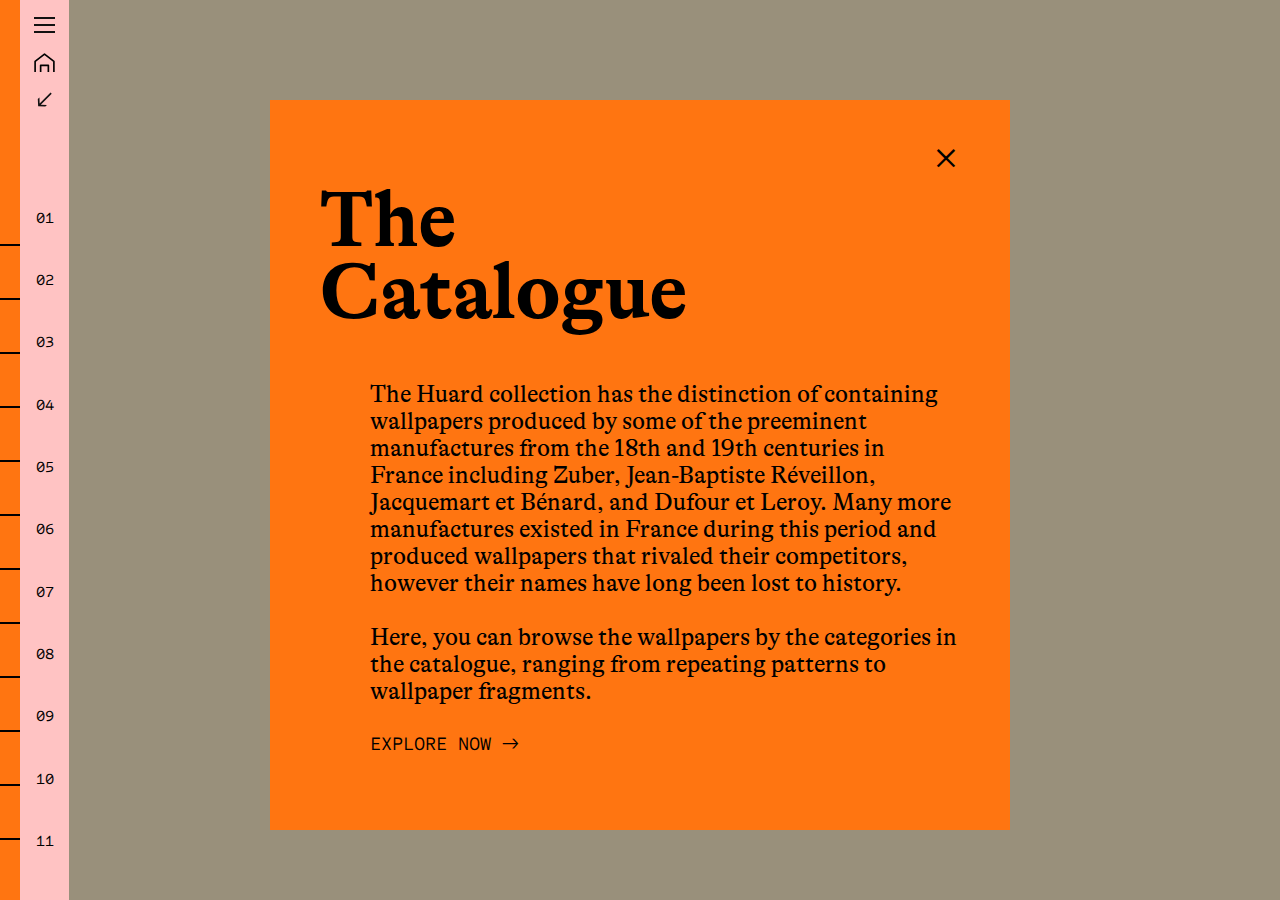
==== collection.html @ 0d210abb "added fonts, R1 of explore page, collections page, artwork page" ====
<!DOCTYPE html>
<html lang="en">

<head>
  <meta charset="UTF-8">
  <meta name="viewport" content="width=device-width, initial-scale=1.0">
  <meta http-equiv="X-UA-Compatible" content="ie=edge">
  <title>Explore the Collection</title>
  <link rel="stylesheet" href="./style.css">
  <link rel="icon" href="assets/images/icons/color-icon.svg" type="image/x-icon">
  <script src="https://ajax.googleapis.com/ajax/libs/jquery/3.7.1/jquery.min.js"></script>
</head>

<body>
  <main>

    <!-- explore menu bar -->

    <div class="collection-menu">
      <div class="collection-menu-L">
        <ul>
          <li>
            <hr>
          </li>
          <li>
            <hr>
          </li>
          <li>
            <hr>
          </li>
          <li>
            <hr>
          </li>
          <li>
            <hr>
          </li>
          <li>
            <hr>
          </li>
          <li>
            <hr>
          </li>
          <li>
            <hr>
          </li>
          <li>
            <hr>
          </li>
          <li>
            <hr>
          </li>
          <li>
            <hr>
          </li>
          <li>
            <hr>
          </li>
        </ul>
      </div>
      <div class="collection-menu-R">
        <ul class="collection-menu-top">
          <li><button class="menu-icon"><img src="assets/images/icons/menu-icon-2.svg" /></button></li>
          <li><button><a href="index.html"><img src="assets/images/icons/home-icon-2.svg" width="21px" /></a></button>
          </li>
          <li><button class="explore-arrow-icon"><img src="assets/images/icons/arrow-DL-icon.svg"
                width="15px" /></button>
          </li>
        </ul>
        <ul class="collection-menu-bottom">
          <li>01</li>
          <li>02</li>
          <li>03</li>
          <li>04</li>
          <li>05</li>
          <li>06</li>
          <li>07</li>
          <li>08</li>
          <li>09</li>
          <li>10</li>
          <li>11</li>
        </ul>
      </div>
    </div>




    <!-- main menu -->
    <div class="main-menu">
      <div class="main-menu-L">
        <h2>The Life <br> of Wallpaper</h2>
        <ul>
          <li><button><a href="index.html">
                <div class="menu-float-container">
                  <div class="menu-float-L">
                    <img src="assets/images/icons/home-icon-2.svg" />
                  </div>
                  <div class="menu-float-R">
                    <span class="main-menu-header">Home</span>
                  </div>
                </div>
              </a></button></li>
        </ul>
        <hr>
        <ul>
          <li>
            <button><a href="explore.html">
                <div class="menu-float-container">
                  <div class="menu-float-L">
                    <img src="assets/images/icons/collection-icon.svg" />
                  </div>
                  <div class="menu-float-R">
                    <span class="main-menu-header">Explore</span>
                    <br>The Catalogue
                  </div>
                </div>
              </a></button>
          </li>
          <li>
            <button><a href="explore.html">
                <div class="menu-float-container">
                  <div class="menu-float-L">
                    <img src="assets/images/icons/watch-icon.svg" />
                  </div>
                  <div class="menu-float-R">
                    <span class="main-menu-header">Watch</span>
                    <br>The Making of Wallpaper
                  </div>
                </div>
              </a></button>
          </li>
          <li>
            <button><a href="explore.html">
                <div class="menu-float-container">
                  <div class="menu-float-L">
                    <img src="assets/images/icons/read-icon.svg" />
                  </div>
                  <div class="menu-float-R">
                    <span class="main-menu-header">Read</span>
                    <br>Essays on Wallpaper
                  </div>
                </div>
              </a></button>
          </li>
        </ul>
      </div>
      <div class="main-menu-R">
        <ul>
          <li><button class="menu-icon"><img src="assets/images/icons/menu-icon-2.svg" /></button></li>
          <li><button><a href="index.html"><img src="assets/images/icons/home-icon-2.svg" width="21px" /></a></button>
          </li>
          <li><button class="explore-arrow-icon"><img src="assets/images/icons/arrow-DL-icon.svg"
                width="15px" /></button></li>
        </ul>
      </div>
    </div>

    <!-- gallery -->
    <img src="assets/images/explore-placeholder-random.png" style="width: 100vw;" />

    <!-- The Modal -->
    <div id="browse-colelction-modal" class="modal">
      <div class="modal-content">
        <span class="close">&times;</span>
        <h1>The<br>Catalogue</h1>
        <p>The Huard collection has the distinction of containing wallpapers produced by some of the preeminent
          manufactures from the 18th and 19th centuries in France including Zuber, Jean-Baptiste Réveillon, Jacquemart
          et Bénard, and Dufour et Leroy. Many more manufactures existed in France during this period and produced
          wallpapers that rivaled their competitors, however their names have long been lost to history.
          <br><br>
          Here, you can browse the wallpapers by the categories in the catalogue, ranging from repeating patterns to
          wallpaper fragments.
        </p>
        <p><span class="cta">explore now </span> →</p>
      </div>
    </div>
  </main>
  <script src="index.js"></script>
</body>

</html>
---- style.css ----
@import url('https://fonts.googleapis.com/css2?family=Sometype+Mono:ital,wght@0,400..700;1,400..700&display=swap');

@font-face {
    font-family: GT-Alpina;
    src: url('assets/fonts/GT-Alpina-Standard-Regular.woff2') format('woff2'), url('assets/fonts/GT-Alpina-Standard-Regular.woff') format('woff'), url('assets/fonts/GT-Alpina-Standard-Regular.ttf') format('truetype');
}

@font-face {
    font-family: GT-Alpina-Bold;
    src: url('assets/fonts/GT-Alpina-Standard-Bold.woff2') format('woff2'), url('assets/fonts/GT-Alpina-Standard-Bold.woff') format('woff'), url('assets/fonts/GT-Alpina-Standard-Bold.ttf') format('truetype');
}

@font-face {
    font-family: GT-Alpina-Medium;
    src: url('assets/fonts/GT-Alpina-Standard-Medium.woff2') format('woff2'), url('assets/fonts/GT-Alpina-Standard-Medium.woff') format('woff'), url('assets/fonts/GT-Alpina-Standard-Medium.ttf') format('truetype');
}

@font-face {
    font-family: GT-Alpina-Medium-Italic;
    src: url('assets/fonts/GT-Alpina-Standard-Medium-Italic.woff2') format('woff2'), url('assets/fonts/GT-Alpina-Standard-Medium-Italic.woff') format('woff'), url('assets/fonts/GT-Alpina-Standard-Medium-Italic.ttf') format('truetype');
}


@font-face {
    font-family: GT-Alpina-Typewriter;
    src: url('assets/fonts/GT-Alpina-Typewriter-Regular-Italic.woff2') format('woff2'), url('assets/fonts/GT-Alpina-Typewriter-Regular-Italic.woff') format('woff'), url('assets/fonts/GT-Alpina-Typewriter-Regular-Italic.ttf') format('truetype');
}

@font-face {
    font-family: GT-Alpina-Typewriter-Light;
    src: url('assets/fonts/GT-Alpina-Typewriter-Light.woff2') format('woff2'), url('assets/fonts/GT-Alpina-Typewriter-Light.woff') format('woff'), url('assets/fonts/GT-Alpina-Typewriter-Light.ttf') format('truetype');
}

@font-face {
    font-family: GT-Alpina-Typewriter-Italic;
    src: url('assets/fonts/GT-Alpina-Typewriter-Regular.woff2') format('woff2'), url('assets/fonts/GT-Alpina-Typewriter-Regular.woff') format('woff'), url('assets/fonts/GT-Alpina-Typewriter-Regular.ttf') format('truetype');
}

* {
    -moz-osx-font-smoothing: grayscale;
-webkit-font-smoothing: antialiased;
}

h1 {
font-family: 'GT-Alpina-Medium-Italic';

}

a {
   text-decoration: none; 
}

a:hover {
    cursor: pointer;
}

a:visited {
    color: black;
}

a p:hover {
    cursor: pointer;
}

button {
    border: none;
    background-color: transparent;
}

li {
    list-style-type: none;
}

/* ========================================== home page ==========================================  */

body {
    margin: 0;
    padding: 0;
    background-color: #FFF1CE;
    font-family: 'GT-Alpina';;
}

#hero-container {
    background-image: url('assets/images/RISDM34-949.jpg');
    width: 100vw;
    height: 900px;
    display: flex;
    justify-content: center;
    align-items: center;
}

#homepage h1{
    font-family: 'GT-Alpina-Medium-Italic';
    text-align: center;
    color: #FFF1CE;
    font-size: 10rem;
    line-height: 10rem;
    font-weight: 400;
    margin: 0;
}

#homepage h2{
    text-align: center;
    color: #000000;
    font-family: "Sometype Mono", monospace;
    text-transform: uppercase;
    font-size: 1.7rem;
    line-height: 2rem;
    font-weight: 600;
    margin-bottom: 0;
}

#homepage h3{
    text-align: center;
    color: #000000;
    font-size: 1.2rem;
    line-height: 1.5rem;
    font-weight: 400;
    margin-top: 2%;
}

#home-menu-top {
    background-color: #FF7511;
    padding: 15px 0px;
}

#home-menu-bottom {
    display: flex;
    flex-direction: row;
    justify-content: space-between;
    background-color: #FFC3C3;
}

#home-menu-bottom a{
margin: 1% 10%;
}

#home-menu {
    width: 100%;
}

.home-essay-pullquotes {
    font-size: 2rem;
}

#home-essay-section {
    width: 100%;
    padding-top: 5%;
    position: relative;
}

#home-essay-container {
    font-size: 1.5rem;
    margin: auto 30%;
    
}

/* ========================================== explore ==========================================  */

/* ================== menu ================== */

.explore-menu-bar {
position: fixed;
left: 0;
top: 0;
width: 100vh;
-webkit-transform-origin: left top;
  -webkit-transform:rotate(90deg) translateY(-100%); 
  z-index: 2;
}

.explore-menu-L-vertical {
    width: 100%;
    padding: 10px;
    background-color: #FF7511;
}

.explore-menu-R-vertical{
    background-color: #FFC3C3;
    font-family: "Sometype Mono", monospace;
    font-size: 1.2rem;
    text-transform: uppercase;
    display: flex;
    flex-direction: row;
    justify-content:flex-start;
    align-items: center;
}

.explore-menu-R-vertical ul {
    list-style-type: none;
    padding-inline-start: 0;
    margin-top: 10px;
    margin-bottom: 10px;
}

.explore-menu-top {
    top: 0;
    display: flex;
    flex-direction: row;
    justify-content: space-between;
    margin-left: 20px;
    align-items: center;
    margin-right: 50px;
}

.explore-menu-bottom {
    display: flex;
    flex-direction: row;
    justify-content: space-between;
    align-items: center;
    margin-right: 50px;
    width: 100%;
}

.explore-menu-R-vertical button {
    background-color: transparent;
    border: none;
}

.explore-menu-R-vertical img{
 width: 20px;
}

.explore-menu-R-vertical .menu-icon img {
    width: 16px;
    padding-right: 5px;
}

#explore {
    background-image: url(assets/images/RISDM34-949.jpg);
}

.main-menu {
 height: 100vh;
 width: 280px;
 padding-left: 30px;
 z-index: 3;
 position: fixed;
  background-color: #FF7511;
  display: none;
}

.main-menu ul {
    list-style-type: none;
    padding-left: 0;
}

.main-menu h2 {
    font-family: 'GT-Alpina-Medium-Italic';
    font-size: 2rem;
    font-weight: 400;
    margin-bottom: 80px;
}

button:hover {
cursor: pointer;
}

hr {
    border: .5px solid #000000;
    margin-bottom: 40px;
    max-width: 200px;
    margin-left:0;
}

.main-menu button {
    border: none;
    background-color: transparent;
}

.main-menu li {
    padding-bottom: 30px;
}

.main-menu-header {
    font-family: "Sometype Mono", monospace;
    text-transform: uppercase;
    font-weight: 600;
    font-size: 1.2rem;
}

.main-menu-R {
    background-color: #FFC3C3;
    position: fixed;
    left: 280px;
    top: 0;
    height: 100vh;
    padding-left: 8px;
    padding-right: 8px;
}

.main-menu-R ul {
    list-style-type: none;
}

.main-menu-R li {
    padding-bottom: 15px;
}

.arrow {
    font-size: 1.5rem;
    font-family: 'GT-Alpina-Medium';
}

.menu-float-container {
    display: flex;
    flex-direction: row;
}

.menu-float-R {
    text-align: left;
    padding-left: 20px;
    font-family: inherit;
    font-family: 'GT-Alpina';
    font-size: 1rem;
}

.menu-float-L img {
    height: 18px;
}

/* ================== modal ================== */
.modal {
    /* display: none;  */
    position: fixed; /* Stay in place */
    z-index: 1; 
    padding-top: 100px; /* Location of the box */
    left: 0;
    top: 0;
    width: 100%; /* Full width */
    height: 100%; /* Full height */
    overflow: auto; /* Enable scroll if needed */
    background-color: rgb(0,0,0); /* Fallback color */
    background-color: rgba(0,0,0,0.4); /* Black w/ opacity */
  }
  
  /* Modal Content */
  .modal-content {
    background-color: #FF7511;
    margin: auto;
    padding: 50px;
    border: none;
    width: 50%;
    padding-top: 30px;
  }

  .cta {
    font-family: "Sometype Mono", monospace;
    text-transform: uppercase;
    font-size: 1.2rem;
  }

  .cta:hover {
    cursor: pointer;
  }

  .cta-arrow {
    font-size: 1.5rem;
    font-family: 'GT-Alpina-Medium';
  }

  .modal-content h1 {
    font-family: 'GT-Alpina-Bold', 'Times New Roman', Times, serif;
    font-size: 5rem;
    line-height: .9;
  }
  
  .modal-content p {
    font-size: 1.5rem;
    padding-left: 50px;
  }

  /* The Close Button */
 .close{
    color: #000000;
    float: right;
    font-size: 3rem;
  }
  
  .close:hover,
  .close:focus {
    color: #000;
    text-decoration: none;
    cursor: pointer;
  }

  /* ========================================== collections page ==========================================  */
  .collection-menu {
    position: fixed;
    height: 100vh;
    left: 0;
    top: 0;
    z-index: 2;
  }

  .collection-menu-R {
    background-color: #FFC3C3;
    height: 100vh;
    position: fixed;
    padding-right: 8px;
    font-family: "Sometype Mono", monospace;
    display: flex;
    flex-direction: column;
    justify-content:flex-start;
    align-items: center;
    padding-inline-start: 8px;
   margin-left: 20px;
   top: 0;
   
  }

  .collection-menu-top {
    top: 0;
    display: flex;
    flex-direction: column;
    justify-content: space-between;
    align-items: center;
    padding-inline-start: 0;
    padding-bottom: 50px;
  }

  .collection-menu-top li {
    padding-bottom: 15px;
}

  .collection-menu-bottom {
    display: flex;
    flex-direction: column;
    justify-content: space-between;
    align-items: center;
    height: 100%;
    padding-inline-start: 0;
    margin-bottom: 50px;
  }

  .collection-menu-L {
    height: 100vh;
    position: fixed;
    width: 20px;
    left: 0;
    bottom: 0;
    background-color: #FF7511;
    display: flex;
    flex-direction: column;
    justify-content: space-between;
  }

  .collection-menu-L hr {
    width: 20px;
  }

  .collection-menu-L ul{
    position: fixed;
    left: 0;
    bottom: 0;
    padding-inline-start: 0;
    margin-bottom: 20px;
  }

  .collection-menu-L li {
    padding-top: 4px;
  }

/* ========================================== artwork page ==========================================  */
/* ================== menu ================== */
.artwork-menu {
    position: fixed;
    height: 100vh;
    left: 0;
    top: 0;
    z-index: 2;
  }

  .artwork-menu-R {
    background-color: #FFC3C3;
    height: 100vh;
    position: fixed;
    padding-right: 8px;
    font-family: "Sometype Mono", monospace;
    display: flex;
    flex-direction: column;
    justify-content:space-between;
    align-items: center;
    padding-inline-start: 8px;
   margin-left: 340px;
   top: 0;
  }

  /* .artwork-menu-R {
    background-color: #FFC3C3;
    width: 100vh;
    position: fixed;
    top: 0;
    left: 0;
    font-family: "Sometype Mono", monospace;
    text-transform: uppercase;
    display: flex;
    flex-direction: row;
    justify-content:space-between;
    align-items: center;
    -webkit-transform-origin: left top;
  -webkit-transform:rotate(90deg) translateY(-100%); 
   top: 0;
  } */

  .artwork-menu-top {
    top: 0;
    display: flex;
    flex-direction: column;
    justify-content: space-between;
    align-items: center;
    padding-inline-start: 0;
    padding-bottom: 50px;
  }

  .artwork-menu-top li {
    padding-bottom: 15px;
}

.artwork-menu-L {
    background-color:#FF7511;
    width: 300px;
    height: 100vh;
    margin-top: 0;
    padding: 20px;
    position: fixed;
}

.artwork-menu-L p {
    margin-top: 0;
}

.artwork-menu-L button {
    font-family: "Sometype Mono", monospace;
    text-transform: uppercase;
}

.artwork-menu-bottom {
   
}

/* ================== tombstone ================== */
.maker-primary {
    font-family: 'GT-Alpina', 'Times New Roman', Times, serif;
}

.maker-secondary {
    font-family: 'GT-Alpina-Typewriter-Light', monospace;
}

.maker-name {
    font-family: 'GT-Alpina-Bold', 'Times New Roman', Times, serif;
}

.artwork-primary {
    font-size: 2rem;
    font-family: 'GT-Alpina', 'Times New Roman', Times, serif;
}

.artwork-title {
    font-family: 'GT-Alpina-Bold', 'Times New Roman', Times, serif;
}

.artwork-info-secondary {
    font-family: 'GT-Alpina-Typewriter-Light', monospace;
    padding-bottom: 60px;
}

.tombstone-container-vertical {
    height: 100%;
    display: flex;
    flex-direction: column;
    justify-content: space-between;
}
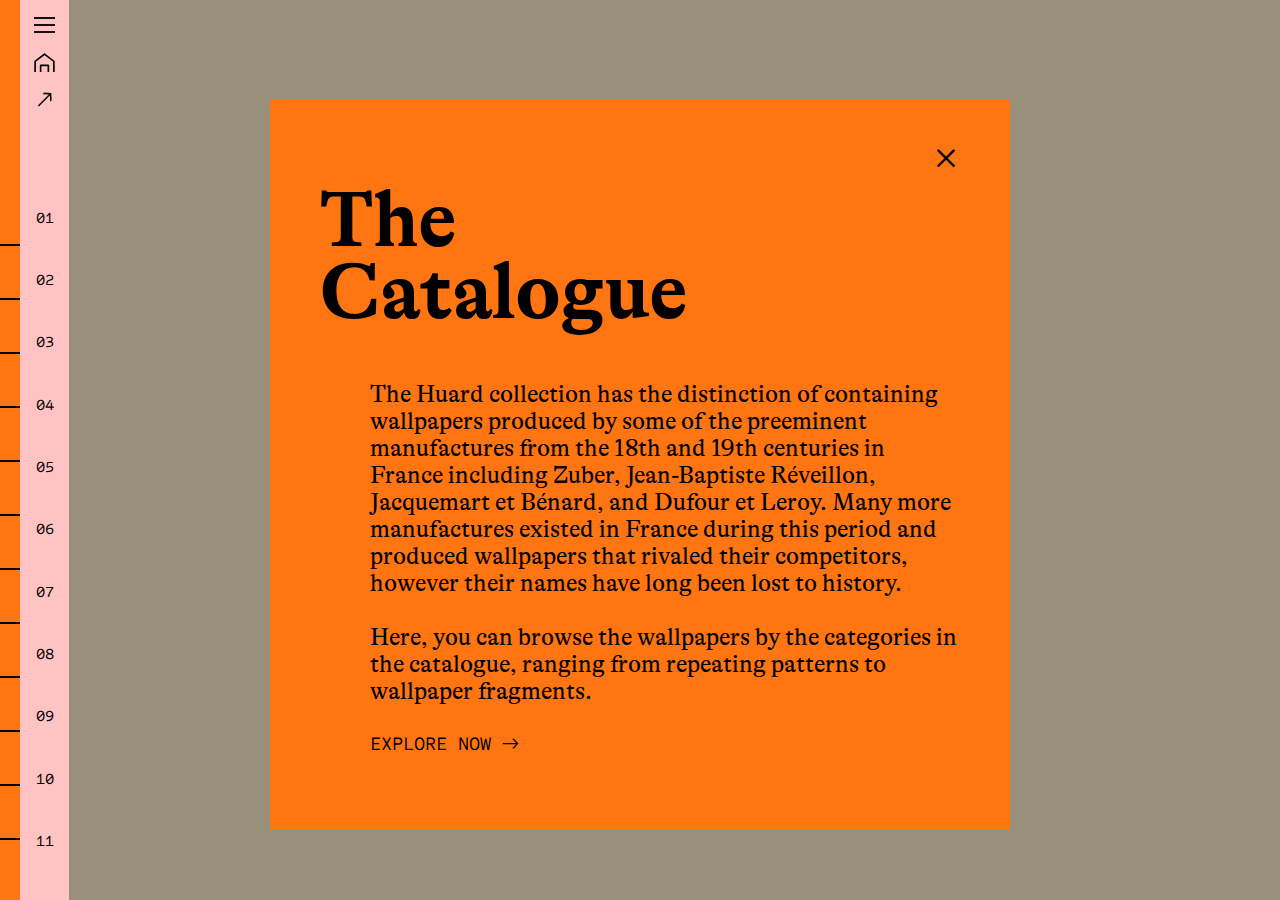
==== commit 1220f362: "committing 1.0.7:wq" ====
--- a/collection.html
+++ b/collection.html
@@ -14,59 +14,59 @@
 <body>
   <main>
 
-    <!-- explore menu bar -->
-
-    <div class="collection-menu">
-      <div class="collection-menu-L">
-        <ul>
-          <li>
-            <hr>
-          </li>
-          <li>
-            <hr>
-          </li>
-          <li>
-            <hr>
-          </li>
-          <li>
-            <hr>
-          </li>
-          <li>
-            <hr>
-          </li>
-          <li>
-            <hr>
-          </li>
-          <li>
-            <hr>
-          </li>
-          <li>
-            <hr>
-          </li>
-          <li>
-            <hr>
-          </li>
-          <li>
-            <hr>
-          </li>
-          <li>
-            <hr>
-          </li>
-          <li>
-            <hr>
-          </li>
-        </ul>
-      </div>
-      <div class="collection-menu-R">
-        <ul class="collection-menu-top">
+    <!-- SHORT catalogue menu -->
+
+    <div class="catalogue-menu">
+      <div class="catalogue-menu-L">
+        <ul>
+          <li>
+            <hr>
+          </li>
+          <li>
+            <hr>
+          </li>
+          <li>
+            <hr>
+          </li>
+          <li>
+            <hr>
+          </li>
+          <li>
+            <hr>
+          </li>
+          <li>
+            <hr>
+          </li>
+          <li>
+            <hr>
+          </li>
+          <li>
+            <hr>
+          </li>
+          <li>
+            <hr>
+          </li>
+          <li>
+            <hr>
+          </li>
+          <li>
+            <hr>
+          </li>
+          <li>
+            <hr>
+          </li>
+        </ul>
+      </div>
+      <div class="catalogue-menu-R">
+        <ul class="catalogue-menu-top">
           <li><button class="menu-icon"><img src="assets/images/icons/menu-icon-2.svg" /></button></li>
           <li><button><a href="index.html"><img src="assets/images/icons/home-icon-2.svg" width="21px" /></a></button>
           </li>
-          <li><button class="explore-arrow-icon"><img src="assets/images/icons/arrow-DL-icon.svg"
+          <li><button class="catalogue-hide-icon"><img src="assets/images/icons/arrow-expand-icon.svg"
                 width="15px" /></button>
           </li>
         </ul>
-        <ul class="collection-menu-bottom">
+        <ul class="catalogue-menu-bottom">
           <li>01</li>
           <li>02</li>
           <li>03</li>
@@ -158,8 +158,148 @@
     <!-- gallery -->
     <img src="assets/images/explore-placeholder-random.png" style="width: 100vw;" />
 
+    <!--FULL catalogue menu -->
+    <div class="catalogue-menu-full">
+      <div class="catalogue-menu-full-L">
+        <button><span class="cta"><span class="cta-arrow">←</span> back</span></button>
+        <div class="tombstone-container-vertical">
+          <p>
+          <div class="catalogue-number-p">
+            01
+          </div>
+          <div class="catalogue-title">
+            Domino and Early Wallpapers
+          </div>
+
+          <p>
+            The earliest works in the Huard Collection are dominos (papier dominoté)—square papers that could be pasted
+            together to form a cohesive pattern on a wall. Production of printed papers began in the late sixteenth
+            century, however they may not have been popular for covering walls until the eighteenth century. Papers
+            typically featured geometric or floral patterns that were drawn from textile design. These patterns were
+            printed in a single color or the outline of a design was printed in black ink and colored by hand. Domino
+            papers were not made solely for walls but rather for a multiplicity of uses, including covering books and
+            lining drawers.
+            <br><br>
+            In the mid-eighteenth century, when single sheets of paper were seamed together to create a continuous
+            surface, designs expanded into repeating motifs with multiple color printings, each requiring a separate
+            woodblock. In some cases the printing was done without the application of a ground color, instead utilizing
+            the natural color of the paper as the background. Early wallpaper pigments tend to be thinner and more akin
+            to ink than paint, as evidenced by the translucent nature of the colors. By the mid-1700s, distemper paints,
+            made with a base of water and animal glue into which pigments were added, became more widely used. These
+            paints are characterized by their thick, opaque appearance. The range of colors in early wallpapers was
+            limited until the invention of more vibrant paints, most notably created with the addition of arsenic,
+            developed in 1775 by chemist Carl Wilhelm Scheele (1742–1786).
+
+          </p>
+
+          <p class="catalogue-name-bottom">
+            <span class="cta">Next collection:</span>
+            <br>Repeating Patterns <span class="nav-arrows">→</span>
+          </p>
+
+        </div>
+      </div>
+      <div class="catalogue-menu-full-R">
+        <ul class="catalogue-menu-top">
+          <li><button class="menu-icon" onclick="hideOpenCatalogue()"><img
+                src="assets/images/icons/menu-icon-2.svg" /></button></li>
+          <li><button><a href="index.html"><img src="assets/images/icons/home-icon-2.svg" width="21px" /></a></button>
+          </li>
+          <li><button class="catalogue-hide-icon"><img src="assets/images/icons/arrow-DL-icon.svg"
+                width="15px" /></button>
+          </li>
+        </ul>
+        <ul class="catalogue-menu-bottom">
+          <li>01</li>
+          <li>02</li>
+          <li>03</li>
+          <li>04</li>
+          <li>05</li>
+          <li>06</li>
+          <li>07</li>
+          <li>08</li>
+          <li>09</li>
+          <li>10</li>
+          <li>11</li>
+        </ul>
+      </div>
+
+    </div>
+
+
+    <!-- main menu -->
+    <div class="main-menu">
+      <div class="main-menu-L">
+        <h2>The Life <br> of Wallpaper</h2>
+        <ul>
+          <li><button><a href="index.html">
+                <div class="menu-float-container">
+                  <div class="menu-float-L">
+                    <img src="assets/images/icons/home-icon-2.svg" />
+                  </div>
+                  <div class="menu-float-R">
+                    <span class="main-menu-header">Home</span>
+                  </div>
+                </div>
+              </a></button></li>
+        </ul>
+        <hr>
+        <ul>
+          <li>
+            <button><a href="explore.html">
+                <div class="menu-float-container">
+                  <div class="menu-float-L">
+                    <img src="assets/images/icons/collection-icon.svg" />
+                  </div>
+                  <div class="menu-float-R">
+                    <span class="main-menu-header">Explore</span>
+                    <br>The Catalogue
+                  </div>
+                </div>
+              </a></button>
+          </li>
+          <li>
+            <button><a href="explore.html">
+                <div class="menu-float-container">
+                  <div class="menu-float-L">
+                    <img src="assets/images/icons/watch-icon.svg" />
+                  </div>
+                  <div class="menu-float-R">
+                    <span class="main-menu-header">Watch</span>
+                    <br>The Making of Wallpaper
+                  </div>
+                </div>
+              </a></button>
+          </li>
+          <li>
+            <button><a href="explore.html">
+                <div class="menu-float-container">
+                  <div class="menu-float-L">
+                    <img src="assets/images/icons/read-icon.svg" />
+                  </div>
+                  <div class="menu-float-R">
+                    <span class="main-menu-header">Read</span>
+                    <br>Essays on Wallpaper
+                  </div>
+                </div>
+              </a></button>
+          </li>
+        </ul>
+      </div>
+      <div class="main-menu-R">
+        <ul>
+          <li><button class="menu-icon"><img src="assets/images/icons/menu-icon-2.svg" /></button></li>
+          <li><button><a href="index.html"><img src="assets/images/icons/home-icon-2.svg" width="21px" /></a></button>
+          </li>
+          <li><button class="explore-arrow-icon"><img src="assets/images/icons/arrow-DL-icon.svg"
+                width="15px" /></button></li>
+        </ul>
+      </div>
+    </div>
+
+
     <!-- The Modal -->
-    <div id="browse-colelction-modal" class="modal">
+    <div id="catalogue-modal" class="modal">
       <div class="modal-content">
         <span class="close">&times;</span>
         <h1>The<br>Catalogue</h1>
@@ -176,6 +316,50 @@
     </div>
   </main>
   <script src="index.js"></script>
+  <script>
+
+    // main menu toggle hide/expand
+    $('.menu-icon').click(function () {
+      $('.main-menu').toggle();
+    });
+
+    $('.explore-arrow-icon').click(function () {
+      $('.main-menu').toggle();
+    });
+
+    $('.catalogue-hide-icon').click(function () {
+      $('.catalogue-menu-full').toggle();
+    });
+
+    // close catalogue menu to open main menu
+    function hideOpenCatalogue() {
+      var tombstoneMenu = document.getElementsByClassName("catalogue-menu-full")[0];
+      if (tombstoneMenu.style.display != "none") {
+        tombstoneMenu.style.display = "none";
+      }
+    }
+
+    // modal
+    var modal2 = document.getElementById("catalogue-modal");
+    // Get the <span> element that closes the modal
+    var cta = document.getElementsByClassName("cta")[0];
+    // Get the <span> element that closes the modal
+    var span = document.getElementsByClassName("close")[0];
+    // When the user clicks on <span> (x), close the modal
+    span.onclick = function () {
+      modal2.style.display = "none";
+    }
+
+    cta.onclick = function () {
+      modal2.style.display = "none";
+    }
+    // When the user clicks anywhere outside of the modal, close it
+    window.onclick = function (event) {
+      if (event.target == modal2) {
+        modal2.style.display = "none";
+      }
+    }
+  </script>
 </body>
 
 </html>--- a/style.css
+++ b/style.css
@@ -36,18 +36,20 @@
     src: url('assets/fonts/GT-Alpina-Typewriter-Regular.woff2') format('woff2'), url('assets/fonts/GT-Alpina-Typewriter-Regular.woff') format('woff'), url('assets/fonts/GT-Alpina-Typewriter-Regular.ttf') format('truetype');
 }
 
+
 * {
     -moz-osx-font-smoothing: grayscale;
--webkit-font-smoothing: antialiased;
+    -webkit-font-smoothing: antialiased;
 }
 
 h1 {
-font-family: 'GT-Alpina-Medium-Italic';
+    font-family: 'GT-Alpina-Medium-Italic';
 
 }
 
 a {
-   text-decoration: none; 
+    text-decoration: none;
+    color: black;
 }
 
 a:hover {
@@ -77,7 +79,8 @@
     margin: 0;
     padding: 0;
     background-color: #FFF1CE;
-    font-family: 'GT-Alpina';;
+    font-family: 'GT-Alpina';
+    ;
 }
 
 #hero-container {
@@ -89,7 +92,7 @@
     align-items: center;
 }
 
-#homepage h1{
+#homepage h1 {
     font-family: 'GT-Alpina-Medium-Italic';
     text-align: center;
     color: #FFF1CE;
@@ -99,7 +102,7 @@
     margin: 0;
 }
 
-#homepage h2{
+#homepage h2 {
     text-align: center;
     color: #000000;
     font-family: "Sometype Mono", monospace;
@@ -110,7 +113,7 @@
     margin-bottom: 0;
 }
 
-#homepage h3{
+#homepage h3 {
     text-align: center;
     color: #000000;
     font-size: 1.2rem;
@@ -131,8 +134,8 @@
     background-color: #FFC3C3;
 }
 
-#home-menu-bottom a{
-margin: 1% 10%;
+#home-menu-bottom a {
+    margin: 1% 10%;
 }
 
 #home-menu {
@@ -152,7 +155,7 @@
 #home-essay-container {
     font-size: 1.5rem;
     margin: auto 30%;
-    
+
 }
 
 /* ========================================== explore ==========================================  */
@@ -160,13 +163,13 @@
 /* ================== menu ================== */
 
 .explore-menu-bar {
-position: fixed;
-left: 0;
-top: 0;
-width: 100vh;
--webkit-transform-origin: left top;
-  -webkit-transform:rotate(90deg) translateY(-100%); 
-  z-index: 2;
+    position: fixed;
+    left: 0;
+    top: 0;
+    width: 100vh;
+    -webkit-transform-origin: left top;
+    -webkit-transform: rotate(90deg) translateY(-100%);
+    z-index: 2;
 }
 
 .explore-menu-L-vertical {
@@ -175,14 +178,14 @@
     background-color: #FF7511;
 }
 
-.explore-menu-R-vertical{
+.explore-menu-R-vertical {
     background-color: #FFC3C3;
     font-family: "Sometype Mono", monospace;
     font-size: 1.2rem;
     text-transform: uppercase;
     display: flex;
     flex-direction: row;
-    justify-content:flex-start;
+    justify-content: flex-start;
     align-items: center;
 }
 
@@ -217,8 +220,8 @@
     border: none;
 }
 
-.explore-menu-R-vertical img{
- width: 20px;
+.explore-menu-R-vertical img {
+    width: 20px;
 }
 
 .explore-menu-R-vertical .menu-icon img {
@@ -231,13 +234,13 @@
 }
 
 .main-menu {
- height: 100vh;
- width: 280px;
- padding-left: 30px;
- z-index: 3;
- position: fixed;
-  background-color: #FF7511;
-  display: none;
+    height: 100vh;
+    width: 280px;
+    padding-left: 30px;
+    z-index: 3;
+    position: fixed;
+    background-color: #FF7511;
+    display: none;
 }
 
 .main-menu ul {
@@ -253,14 +256,14 @@
 }
 
 button:hover {
-cursor: pointer;
+    cursor: pointer;
 }
 
 hr {
     border: .5px solid #000000;
     margin-bottom: 40px;
     max-width: 200px;
-    margin-left:0;
+    margin-left: 0;
 }
 
 .main-menu button {
@@ -322,78 +325,102 @@
 /* ================== modal ================== */
 .modal {
     /* display: none;  */
-    position: fixed; /* Stay in place */
-    z-index: 1; 
-    padding-top: 100px; /* Location of the box */
+    position: fixed;
+    /* Stay in place */
+    z-index: 1;
+    padding-top: 100px;
+    /* Location of the box */
     left: 0;
     top: 0;
-    width: 100%; /* Full width */
-    height: 100%; /* Full height */
-    overflow: auto; /* Enable scroll if needed */
-    background-color: rgb(0,0,0); /* Fallback color */
-    background-color: rgba(0,0,0,0.4); /* Black w/ opacity */
-  }
-  
-  /* Modal Content */
-  .modal-content {
+    width: 100%;
+    /* Full width */
+    height: 100%;
+    /* Full height */
+    overflow: auto;
+    /* Enable scroll if needed */
+    background-color: rgb(0, 0, 0);
+    /* Fallback color */
+    background-color: rgba(0, 0, 0, 0.4);
+    /* Black w/ opacity */
+}
+
+/* Modal Content */
+.modal-content {
     background-color: #FF7511;
     margin: auto;
     padding: 50px;
     border: none;
     width: 50%;
     padding-top: 30px;
-  }
-
-  .cta {
+}
+
+.cta {
     font-family: "Sometype Mono", monospace;
     text-transform: uppercase;
     font-size: 1.2rem;
-  }
-
-  .cta:hover {
+}
+
+.cta:hover {
     cursor: pointer;
-  }
-
-  .cta-arrow {
+}
+
+.cta-arrow {
     font-size: 1.5rem;
     font-family: 'GT-Alpina-Medium';
-  }
-
-  .modal-content h1 {
+}
+
+.modal-content h1 {
     font-family: 'GT-Alpina-Bold', 'Times New Roman', Times, serif;
     font-size: 5rem;
     line-height: .9;
-  }
-  
-  .modal-content p {
+}
+
+.modal-content p {
     font-size: 1.5rem;
     padding-left: 50px;
-  }
-
-  /* The Close Button */
- .close{
+}
+
+/* The Close Button */
+.close {
     color: #000000;
     float: right;
     font-size: 3rem;
-  }
-  
-  .close:hover,
-  .close:focus {
+}
+
+.close:hover,
+.close:focus {
     color: #000;
     text-decoration: none;
     cursor: pointer;
-  }
-
-  /* ========================================== collections page ==========================================  */
-  .collection-menu {
+}
+
+
+/* ========================================== collections page ==========================================  */
+/* ================== catalogue info ================== */
+.catalogue-number-p {
+    font-family: "Sometype Mono", monospace;
+    padding-bottom: 5px;
+    font-size: 1.2rem;
+}
+
+.catalogue-title {
+    font-family: 'GT-Alpina-Bold', 'Times New Roman', Times, serif;
+    font-size: 2rem;
+    line-height: 2rem;
+    padding-bottom: 30px;
+}
+
+/* ================== SHORT menu ================== */
+
+.catalogue-menu {
     position: fixed;
     height: 100vh;
     left: 0;
     top: 0;
     z-index: 2;
-  }
-
-  .collection-menu-R {
+}
+
+.catalogue-menu-R {
     background-color: #FFC3C3;
     height: 100vh;
     position: fixed;
@@ -401,15 +428,14 @@
     font-family: "Sometype Mono", monospace;
     display: flex;
     flex-direction: column;
-    justify-content:flex-start;
+    justify-content: flex-start;
     align-items: center;
     padding-inline-start: 8px;
-   margin-left: 20px;
-   top: 0;
-   
-  }
-
-  .collection-menu-top {
+    margin-left: 20px;
+    top: 0;
+}
+
+.catalogue-menu-top {
     top: 0;
     display: flex;
     flex-direction: column;
@@ -417,13 +443,13 @@
     align-items: center;
     padding-inline-start: 0;
     padding-bottom: 50px;
-  }
-
-  .collection-menu-top li {
+}
+
+.catalogue-menu-top li {
     padding-bottom: 15px;
 }
 
-  .collection-menu-bottom {
+.catalogue-menu-bottom {
     display: flex;
     flex-direction: column;
     justify-content: space-between;
@@ -431,9 +457,9 @@
     height: 100%;
     padding-inline-start: 0;
     margin-bottom: 50px;
-  }
-
-  .collection-menu-L {
+}
+
+.catalogue-menu-L {
     height: 100vh;
     position: fixed;
     width: 20px;
@@ -443,23 +469,72 @@
     display: flex;
     flex-direction: column;
     justify-content: space-between;
-  }
-
-  .collection-menu-L hr {
+}
+
+.catalogue-menu-L hr {
     width: 20px;
-  }
-
-  .collection-menu-L ul{
+}
+
+.catalogue-menu-L ul {
     position: fixed;
     left: 0;
     bottom: 0;
     padding-inline-start: 0;
     margin-bottom: 20px;
-  }
-
-  .collection-menu-L li {
+}
+
+.catalogue-menu-L li {
     padding-top: 4px;
-  }
+}
+
+/* ================== FULL menu ================== */
+
+.catalogue-menu-full {
+    position: fixed;
+    height: 100vh;
+    left: 0;
+    top: 0;
+    z-index: 2;
+    display: none;
+}
+
+.catalogue-menu-full-L {
+    background-color: #FF7511;
+    width: 400px;
+    height: 100vh;
+    margin-top: 0;
+    padding: 20px;
+    padding-left: 30px;
+    padding-right: 50px;
+    position: relative;
+    overflow: scroll;
+}
+
+.catalogue-menu-full-L p {
+    font-size: 1.2rem;
+    line-height: 1.5rem;
+}
+
+.catalogue-menu-full-R {
+    background-color: #FFC3C3;
+    height: 100vh;
+    position: fixed;
+    padding-right: 8px;
+    font-family: "Sometype Mono", monospace;
+    display: flex;
+    flex-direction: column;
+    justify-content: flex-start;
+    align-items: center;
+    padding-inline-start: 8px;
+    margin-left: 470px;
+    top: 0;
+}
+
+.catalogue-name-bottom {
+    font-family: 'GT-Alpina-Bold', 'Times New Roman', Times, serif;
+    font-size: 1.5rem;
+    padding-bottom: 80px;
+}
 
 /* ========================================== artwork page ==========================================  */
 /* ================== menu ================== */
@@ -469,9 +544,14 @@
     left: 0;
     top: 0;
     z-index: 2;
-  }
-
-  .artwork-menu-R {
+}
+
+.nav-arrows {
+    font-size: 1.5rem;
+    font-family: 'GT-Alpina-Medium';
+}
+
+.artwork-menu-R {
     background-color: #FFC3C3;
     height: 100vh;
     position: fixed;
@@ -479,31 +559,44 @@
     font-family: "Sometype Mono", monospace;
     display: flex;
     flex-direction: column;
-    justify-content:space-between;
+    justify-content: space-between;
     align-items: center;
     padding-inline-start: 8px;
-   margin-left: 340px;
-   top: 0;
-  }
-
-  /* .artwork-menu-R {
+    margin-left: 340px;
+    top: 0;
+}
+
+.artwork-menu-short {
+    position: fixed;
+    height: 100vh;
+    left: 0;
+    top: 0;
+    z-index: 2;
+}
+
+.artwork-menu-short-R {
     background-color: #FFC3C3;
-    width: 100vh;
-    position: fixed;
-    top: 0;
+    height: 100vh;
+    position: fixed;
+    padding-right: 8px;
+    padding-left: 28px;
+    font-family: "Sometype Mono", monospace;
+    display: flex;
+    flex-direction: column;
+    justify-content: space-between;
+    align-items: center;
+    top: 0;
+}
+
+.artwork-menu-short-L {
+    height: 100vh;
+    padding: 10px;
+    background-color: #FF7511;
+    position: fixed;
     left: 0;
-    font-family: "Sometype Mono", monospace;
-    text-transform: uppercase;
-    display: flex;
-    flex-direction: row;
-    justify-content:space-between;
-    align-items: center;
-    -webkit-transform-origin: left top;
-  -webkit-transform:rotate(90deg) translateY(-100%); 
-   top: 0;
-  } */
-
-  .artwork-menu-top {
+}
+
+.artwork-menu-top {
     top: 0;
     display: flex;
     flex-direction: column;
@@ -511,14 +604,14 @@
     align-items: center;
     padding-inline-start: 0;
     padding-bottom: 50px;
-  }
-
-  .artwork-menu-top li {
+}
+
+.artwork-menu-top li {
     padding-bottom: 15px;
 }
 
 .artwork-menu-L {
-    background-color:#FF7511;
+    background-color: #FF7511;
     width: 300px;
     height: 100vh;
     margin-top: 0;
@@ -530,13 +623,16 @@
     margin-top: 0;
 }
 
-.artwork-menu-L button {
+.artwork-menu-bottom li {
+    writing-mode: vertical-rl;
+    text-orientation: mixed;
+    padding-top: 80px;
+}
+
+.artwork-menu-bottom {
     font-family: "Sometype Mono", monospace;
     text-transform: uppercase;
-}
-
-.artwork-menu-bottom {
-   
+    padding-left: 0;
 }
 
 /* ================== tombstone ================== */
@@ -573,24 +669,200 @@
     justify-content: space-between;
 }
 
-
-
-
-
-
-
-
-
-
-
-
-
-
-
-
-
-
-
-
-
-
+/* ================== HORIZONTAL menu ================== */
+.artwork-tombstone-horizontal {
+    position: fixed;
+    bottom: 0;
+    z-index: 1;
+    background-color: #FF7511;
+    width: 100vw;
+}
+
+.artwork-tombstone-h-container {
+    display: flex;
+    flex-direction: row;
+    padding: 40px;
+    padding-left: 100px;
+    padding-bottom: 20px;
+    justify-content: space-between;
+}
+
+.artwork-tombstone-h-container p {
+    margin-top: 0;
+}
+
+.artwork-tombstone-horizontal-column {
+    padding-right: 50px;
+}
+
+.tombstone-chunk {
+    padding-bottom: 20px;
+}
+
+.tombstone-col-1 {}
+
+
+
+
+
+
+
+
+
+
+
+
+
+
+#container {
+    margin: 0;
+    padding: 0;
+    display: grid;
+    grid-template-columns: repeat(6, 1fr);
+    grid-template-rows: repeat(50, 100px);
+    grid-column-gap: 0px;
+    grid-row-gap: 0px;
+    grid-template-areas:
+        "img1 img1 img1 img2 img2 img3"
+        "img1 img1 img1 img2 img2 img3"
+        "img1 img1 img1 img2 img2 img3"
+        "img1 img1 img1 img2 img2 img3"
+        "img1 img1 img1 img2 img2 img3"
+        "img1 img1 img1 img4 img4 img3"
+        "img5 img5 img5 img4 img4 img6"
+        "img5 img5 img5 img4 img4 img6"
+        "img5 img5 img5 img4 img4 img6"
+        "img5 img5 img5 img4 img4 img6"
+        "img5 img5 img5 img4 img4 img6"
+        "img7 img7 img8 img8 img8 img8"
+        "img7 img7 img8 img8 img8 img8"
+        "img7 img7 img8 img8 img8 img8"
+        "img7 img7 img8 img8 img8 img8"
+        "img7 img7 img8 img8 img8 img8"
+        "img9 img10 img10 img10 img10 img11"
+        "img9 img10 img10 img10 img10 img11"
+        "img9 img10 img10 img10 img10 img11"
+        "img9 img10 img10 img10 img10 img11"
+        "img9 img10 img10 img10 img10 img11"
+        "img9 img10 img10 img10 img10 img11"
+        "img9 img10 img10 img10 img10 img11"
+        "img9 img10 img10 img10 img10 img11"
+        "img9 img10 img10 img10 img10 img11"
+        "img9 img10 img10 img10 img10 img11"
+        "img9 img12 img12 img12 img12 img11"
+        "img9 img12 img12 img12 img12 img11"
+        "img13 img13 img14 img14 img15 img15"
+        "img13 img13 img14 img14 img15 img15"
+        "img13 img13 img14 img14 img15 img15"
+        "img13 img13 img14 img14 img15 img15"
+        "img13 img13 img14 img14 img15 img15"
+        "img13 img13 img14 img14 img15 img15"
+        "img13 img13 img14 img14 img15 img15"
+        "img16 img16 img16 img16 img16 img16"
+        "img16 img16 img16 img16 img16 img16"
+        "img16 img16 img16 img16 img16 img16"
+        "img16 img16 img16 img16 img16 img16"
+        "img16 img16 img16 img16 img16 img16"
+        "img16 img16 img16 img16 img16 img16"
+        "img17 img17 img18 img18 img18 img18"
+        "img17 img17 img18 img18 img18 img18"
+        "img17 img17 img18 img18 img18 img18"
+        "img17 img17 img18 img18 img18 img18"
+        "img17 img17 img18 img18 img18 img18"
+        "img17 img17 img18 img18 img18 img18"
+        "img17 img17 img18 img18 img18 img18"
+        "img19 img19 img19 img19 img20 img20"
+        "img19 img19 img19 img19 img20 img20"
+        "img19 img19 img19 img19 img20 img20"
+    ;
+}
+
+
+
+
+#img1 {
+    grid-area: img1;
+}
+
+#img3 {
+    grid-area: img3;
+}
+
+#img2 {
+    grid-area: img2;
+}
+
+#img4 {
+    grid-area: img4;
+}
+
+#img5 {
+    grid-area: img5;
+}
+
+#img6 {
+    grid-area: img6;
+}
+
+#img7 {
+    grid-area: img7;
+}
+
+#img8 {
+    grid-area: img8;
+}
+
+#img9 {
+    grid-area: img9;
+}
+
+#img10 {
+    grid-area: img10;
+}
+
+#img11 {
+    grid-area: img11;
+}
+
+#img12 {
+    grid-area: img12;
+}
+
+#img13 {
+    grid-area: img13;
+}
+
+#img14 {
+    grid-area: img14;
+}
+
+#img15 {
+    grid-area: img15;
+}
+
+#img16 {
+    grid-area: img16;
+}
+
+#img17 {
+    grid-area: img17;
+}
+
+#img18 {
+    grid-area: img18;
+}
+
+#img19 {
+    grid-area: img19;
+}
+
+#img20 {
+    grid-area: img20;
+}
+
+.gallery {
+    height: 100%;
+    width: 100%;
+    object-fit: cover;
+    background-position: center;
+}